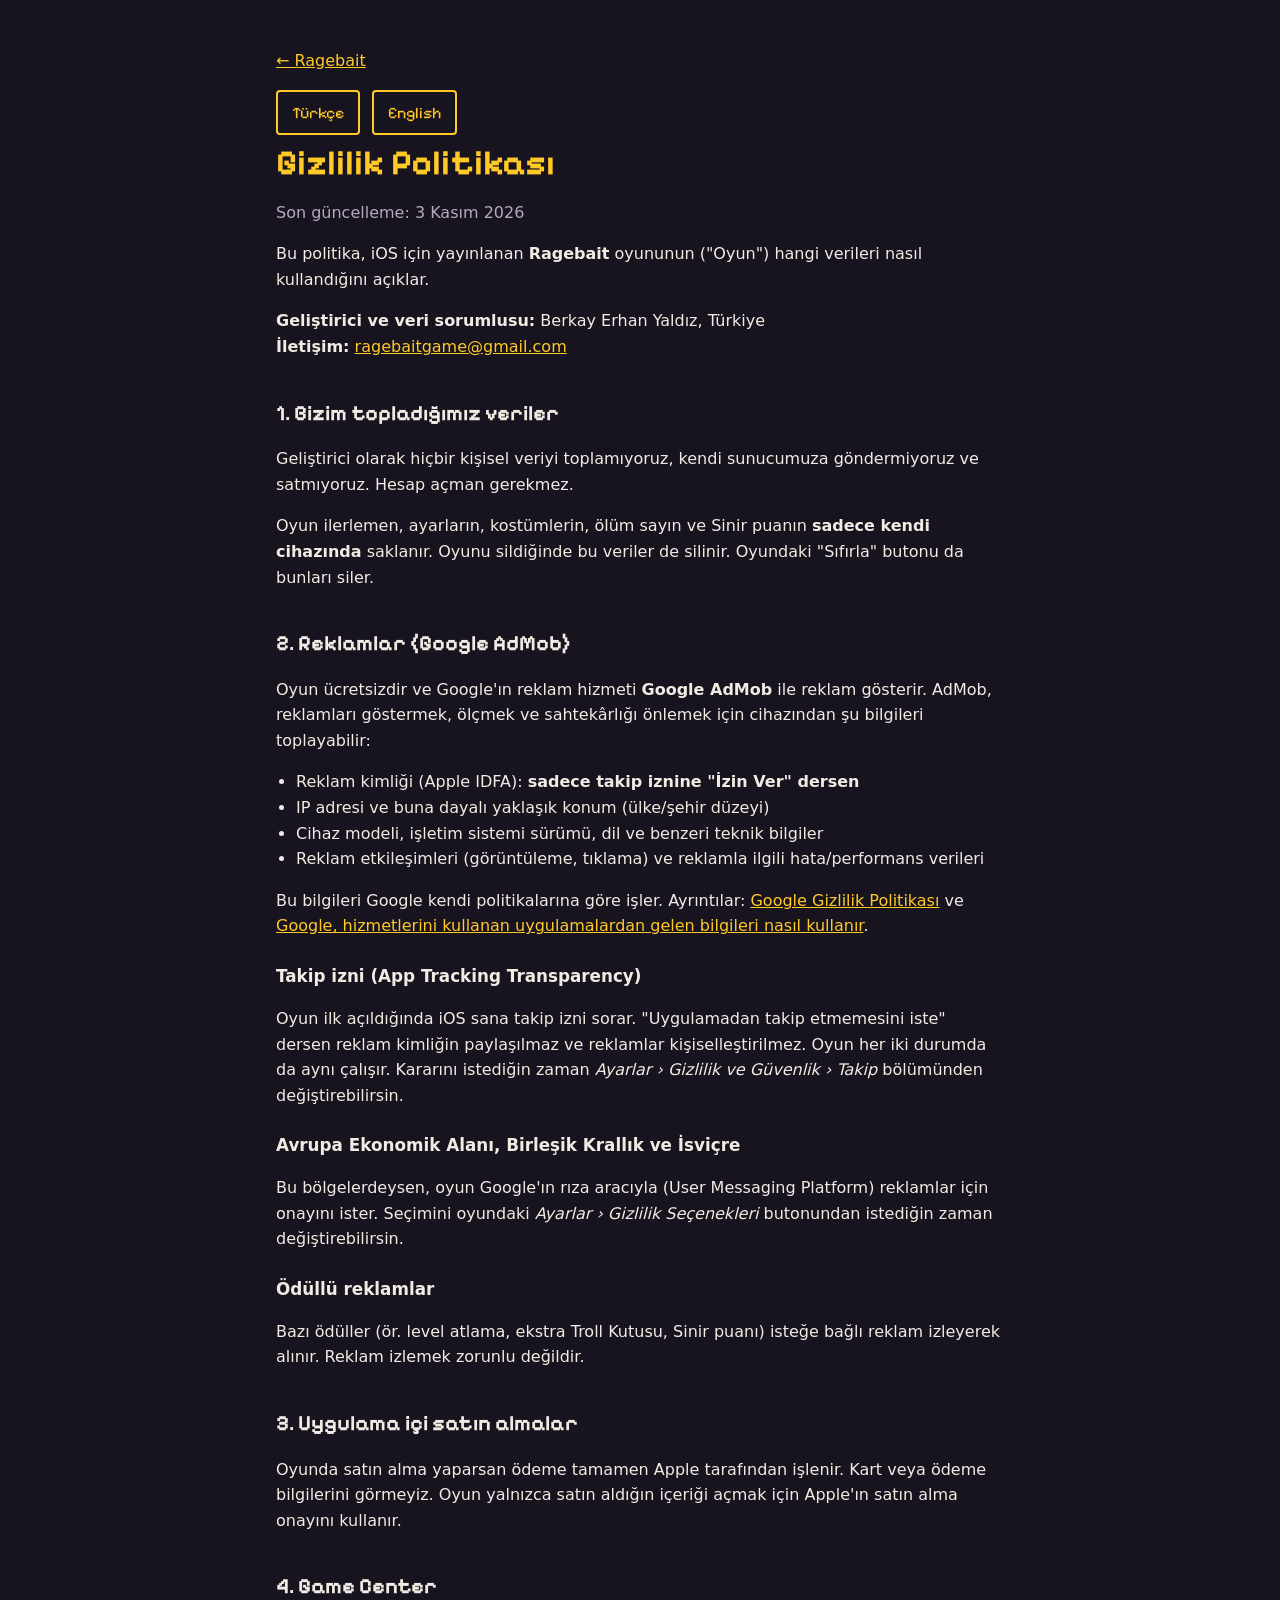
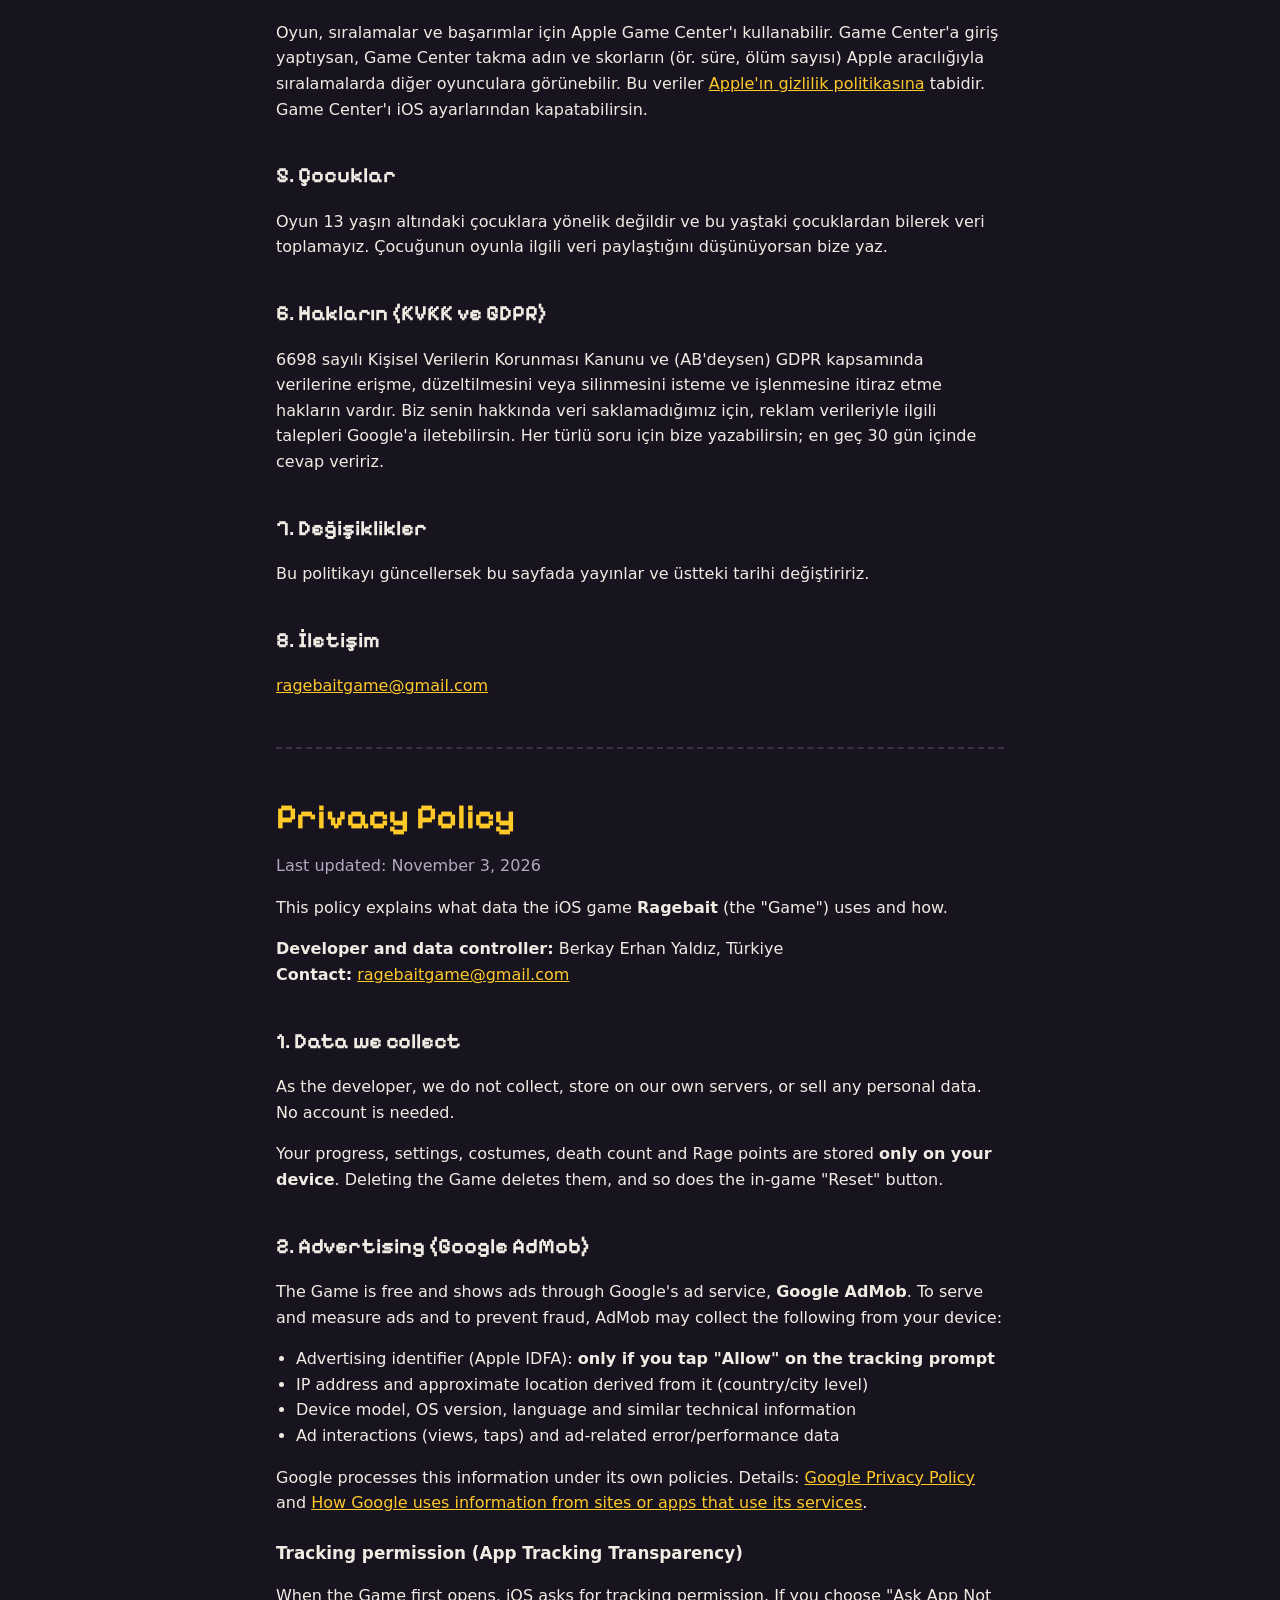
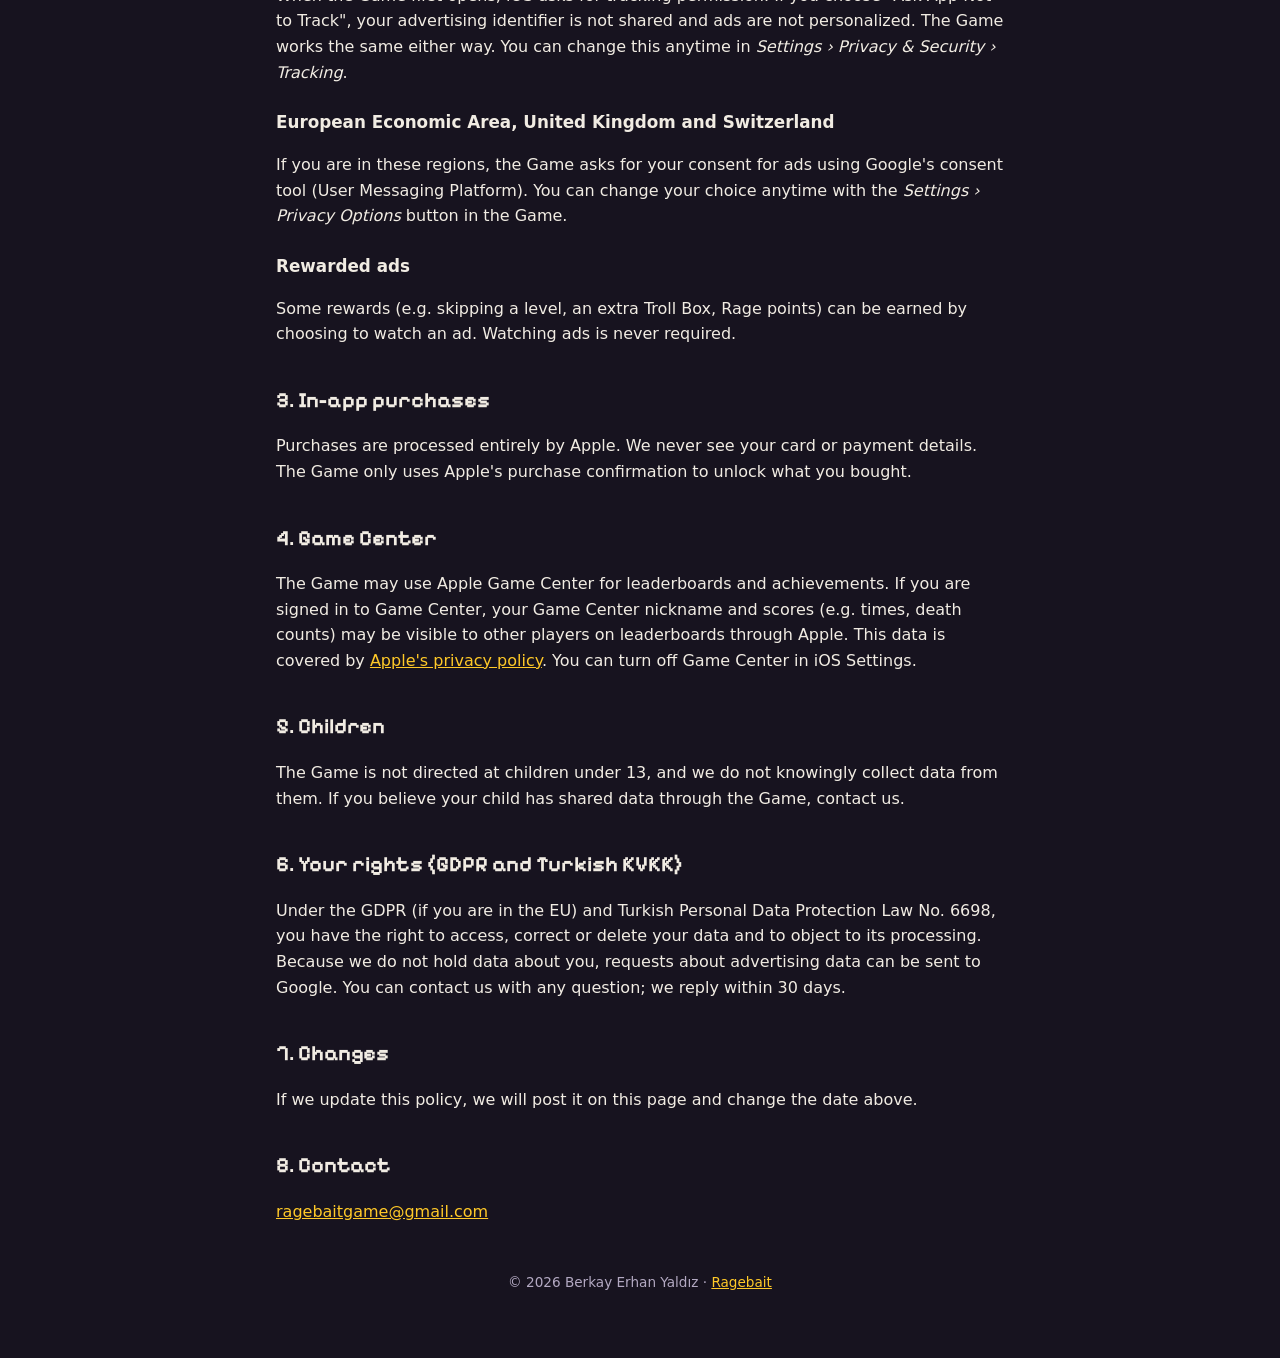
==== gizlilik.html @ 1f5cf1ee "Ragebait destek ve gizlilik sitesi" ====
<!doctype html>
<html lang="tr">
<head>
<meta charset="utf-8">
<meta name="viewport" content="width=device-width, initial-scale=1">
<title>Ragebait Gizlilik Politikası</title>
<meta name="description" content="Ragebait gizlilik politikası / privacy policy">
<link rel="icon" href="icon.png">
<link rel="preconnect" href="https://fonts.googleapis.com">
<link rel="preconnect" href="https://fonts.gstatic.com" crossorigin>
<link href="https://fonts.googleapis.com/css2?family=Pixelify+Sans:wght@700&display=swap" rel="stylesheet">
<link rel="stylesheet" href="style.css">
</head>
<body>
<main>
  <p><a href="./">← Ragebait</a></p>
  <div class="lang"><a href="#tr">Türkçe</a><a href="#en">English</a></div>

  <!-- ===================== TÜRKÇE ===================== -->
  <section id="tr" lang="tr">
    <h1>Gizlilik Politikası</h1>
    <p class="muted">Son güncelleme: 3 Kasım 2026</p>

    <p>Bu politika, iOS için yayınlanan <strong>Ragebait</strong> oyununun ("Oyun") hangi verileri nasıl kullandığını açıklar.</p>
    <p><strong>Geliştirici ve veri sorumlusu:</strong> Berkay Erhan Yaldız, Türkiye<br>
      <strong>İletişim:</strong> <a href="mailto:ragebaitgame@gmail.com">ragebaitgame@gmail.com</a></p>

    <h2>1. Bizim topladığımız veriler</h2>
    <p>Geliştirici olarak hiçbir kişisel veriyi toplamıyoruz, kendi sunucumuza göndermiyoruz ve satmıyoruz. Hesap açman gerekmez.</p>
    <p>Oyun ilerlemen, ayarların, kostümlerin, ölüm sayın ve Sinir puanın <strong>sadece kendi cihazında</strong> saklanır. Oyunu sildiğinde bu veriler de silinir. Oyundaki "Sıfırla" butonu da bunları siler.</p>

    <h2>2. Reklamlar (Google AdMob)</h2>
    <p>Oyun ücretsizdir ve Google'ın reklam hizmeti <strong>Google AdMob</strong> ile reklam gösterir. AdMob, reklamları göstermek, ölçmek ve sahtekârlığı önlemek için cihazından şu bilgileri toplayabilir:</p>
    <ul>
      <li>Reklam kimliği (Apple IDFA): <strong>sadece takip iznine "İzin Ver" dersen</strong></li>
      <li>IP adresi ve buna dayalı yaklaşık konum (ülke/şehir düzeyi)</li>
      <li>Cihaz modeli, işletim sistemi sürümü, dil ve benzeri teknik bilgiler</li>
      <li>Reklam etkileşimleri (görüntüleme, tıklama) ve reklamla ilgili hata/performans verileri</li>
    </ul>
    <p>Bu bilgileri Google kendi politikalarına göre işler. Ayrıntılar:
      <a href="https://policies.google.com/privacy" rel="noopener">Google Gizlilik Politikası</a> ve
      <a href="https://policies.google.com/technologies/partner-sites" rel="noopener">Google, hizmetlerini kullanan uygulamalardan gelen bilgileri nasıl kullanır</a>.</p>

    <h3>Takip izni (App Tracking Transparency)</h3>
    <p>Oyun ilk açıldığında iOS sana takip izni sorar. "Uygulamadan takip etmemesini iste" dersen reklam kimliğin paylaşılmaz ve reklamlar kişiselleştirilmez. Oyun her iki durumda da aynı çalışır. Kararını istediğin zaman <em>Ayarlar › Gizlilik ve Güvenlik › Takip</em> bölümünden değiştirebilirsin.</p>

    <h3>Avrupa Ekonomik Alanı, Birleşik Krallık ve İsviçre</h3>
    <p>Bu bölgelerdeysen, oyun Google'ın rıza aracıyla (User Messaging Platform) reklamlar için onayını ister. Seçimini oyundaki <em>Ayarlar › Gizlilik Seçenekleri</em> butonundan istediğin zaman değiştirebilirsin.</p>

    <h3>Ödüllü reklamlar</h3>
    <p>Bazı ödüller (ör. level atlama, ekstra Troll Kutusu, Sinir puanı) isteğe bağlı reklam izleyerek alınır. Reklam izlemek zorunlu değildir.</p>

    <h2>3. Uygulama içi satın almalar</h2>
    <p>Oyunda satın alma yaparsan ödeme tamamen Apple tarafından işlenir. Kart veya ödeme bilgilerini görmeyiz. Oyun yalnızca satın aldığın içeriği açmak için Apple'ın satın alma onayını kullanır.</p>

    <h2>4. Game Center</h2>
    <p>Oyun, sıralamalar ve başarımlar için Apple Game Center'ı kullanabilir. Game Center'a giriş yaptıysan, Game Center takma adın ve skorların (ör. süre, ölüm sayısı) Apple aracılığıyla sıralamalarda diğer oyunculara görünebilir. Bu veriler <a href="https://www.apple.com/legal/privacy/" rel="noopener">Apple'ın gizlilik politikasına</a> tabidir. Game Center'ı iOS ayarlarından kapatabilirsin.</p>

    <h2>5. Çocuklar</h2>
    <p>Oyun 13 yaşın altındaki çocuklara yönelik değildir ve bu yaştaki çocuklardan bilerek veri toplamayız. Çocuğunun oyunla ilgili veri paylaştığını düşünüyorsan bize yaz.</p>

    <h2>6. Hakların (KVKK ve GDPR)</h2>
    <p>6698 sayılı Kişisel Verilerin Korunması Kanunu ve (AB'deysen) GDPR kapsamında verilerine erişme, düzeltilmesini veya silinmesini isteme ve işlenmesine itiraz etme hakların vardır. Biz senin hakkında veri saklamadığımız için, reklam verileriyle ilgili talepleri Google'a iletebilirsin. Her türlü soru için bize yazabilirsin; en geç 30 gün içinde cevap veririz.</p>

    <h2>7. Değişiklikler</h2>
    <p>Bu politikayı güncellersek bu sayfada yayınlar ve üstteki tarihi değiştiririz.</p>

    <h2>8. İletişim</h2>
    <p><a href="mailto:ragebaitgame@gmail.com">ragebaitgame@gmail.com</a></p>
  </section>

  <hr>

  <!-- ===================== ENGLISH ===================== -->
  <section id="en" lang="en">
    <h1>Privacy Policy</h1>
    <p class="muted">Last updated: November 3, 2026</p>

    <p>This policy explains what data the iOS game <strong>Ragebait</strong> (the "Game") uses and how.</p>
    <p><strong>Developer and data controller:</strong> Berkay Erhan Yaldız, Türkiye<br>
      <strong>Contact:</strong> <a href="mailto:ragebaitgame@gmail.com">ragebaitgame@gmail.com</a></p>

    <h2>1. Data we collect</h2>
    <p>As the developer, we do not collect, store on our own servers, or sell any personal data. No account is needed.</p>
    <p>Your progress, settings, costumes, death count and Rage points are stored <strong>only on your device</strong>. Deleting the Game deletes them, and so does the in-game "Reset" button.</p>

    <h2>2. Advertising (Google AdMob)</h2>
    <p>The Game is free and shows ads through Google's ad service, <strong>Google AdMob</strong>. To serve and measure ads and to prevent fraud, AdMob may collect the following from your device:</p>
    <ul>
      <li>Advertising identifier (Apple IDFA): <strong>only if you tap "Allow" on the tracking prompt</strong></li>
      <li>IP address and approximate location derived from it (country/city level)</li>
      <li>Device model, OS version, language and similar technical information</li>
      <li>Ad interactions (views, taps) and ad-related error/performance data</li>
    </ul>
    <p>Google processes this information under its own policies. Details:
      <a href="https://policies.google.com/privacy" rel="noopener">Google Privacy Policy</a> and
      <a href="https://policies.google.com/technologies/partner-sites" rel="noopener">How Google uses information from sites or apps that use its services</a>.</p>

    <h3>Tracking permission (App Tracking Transparency)</h3>
    <p>When the Game first opens, iOS asks for tracking permission. If you choose "Ask App Not to Track", your advertising identifier is not shared and ads are not personalized. The Game works the same either way. You can change this anytime in <em>Settings › Privacy &amp; Security › Tracking</em>.</p>

    <h3>European Economic Area, United Kingdom and Switzerland</h3>
    <p>If you are in these regions, the Game asks for your consent for ads using Google's consent tool (User Messaging Platform). You can change your choice anytime with the <em>Settings › Privacy Options</em> button in the Game.</p>

    <h3>Rewarded ads</h3>
    <p>Some rewards (e.g. skipping a level, an extra Troll Box, Rage points) can be earned by choosing to watch an ad. Watching ads is never required.</p>

    <h2>3. In-app purchases</h2>
    <p>Purchases are processed entirely by Apple. We never see your card or payment details. The Game only uses Apple's purchase confirmation to unlock what you bought.</p>

    <h2>4. Game Center</h2>
    <p>The Game may use Apple Game Center for leaderboards and achievements. If you are signed in to Game Center, your Game Center nickname and scores (e.g. times, death counts) may be visible to other players on leaderboards through Apple. This data is covered by <a href="https://www.apple.com/legal/privacy/" rel="noopener">Apple's privacy policy</a>. You can turn off Game Center in iOS Settings.</p>

    <h2>5. Children</h2>
    <p>The Game is not directed at children under 13, and we do not knowingly collect data from them. If you believe your child has shared data through the Game, contact us.</p>

    <h2>6. Your rights (GDPR and Turkish KVKK)</h2>
    <p>Under the GDPR (if you are in the EU) and Turkish Personal Data Protection Law No. 6698, you have the right to access, correct or delete your data and to object to its processing. Because we do not hold data about you, requests about advertising data can be sent to Google. You can contact us with any question; we reply within 30 days.</p>

    <h2>7. Changes</h2>
    <p>If we update this policy, we will post it on this page and change the date above.</p>

    <h2>8. Contact</h2>
    <p><a href="mailto:ragebaitgame@gmail.com">ragebaitgame@gmail.com</a></p>
  </section>

  <footer>© 2026 Berkay Erhan Yaldız · <a href="./">Ragebait</a></footer>
</main>
</body>
</html>
---- style.css ----
:root {
  --bg: #17131f;
  --panel: #221c2e;
  --text: #f1ece3;
  --muted: #b3a9c2;
  --accent: #ffc928;
  --line: #3a3048;
}
* { box-sizing: border-box; }
html { -webkit-text-size-adjust: 100%; }
body {
  margin: 0;
  background: var(--bg);
  color: var(--text);
  font: 16px/1.6 system-ui, -apple-system, "Segoe UI", Roboto, sans-serif;
}
main { max-width: 760px; margin: 0 auto; padding: 32px 16px 64px; }
h1, h2, .pixel { font-family: "Pixelify Sans", system-ui, sans-serif; font-weight: 700; }
h1 { font-size: 2.2rem; line-height: 1.15; margin: 0 0 8px; color: var(--accent); }
h2 { font-size: 1.35rem; margin: 36px 0 8px; }
h3 { font-size: 1.05rem; margin: 24px 0 4px; }
p, li { color: var(--text); }
.muted { color: var(--muted); }
a { color: var(--accent); }
ul { padding-left: 20px; }
.lang { display: flex; gap: 12px; margin: 16px 0 8px; }
.lang a, .btn {
  display: inline-block; padding: 8px 14px; border: 2px solid var(--accent);
  border-radius: 4px; text-decoration: none; font-family: "Pixelify Sans", system-ui, sans-serif;
}
hr { border: 0; border-top: 2px dashed var(--line); margin: 48px 0; }
.hero { text-align: center; padding-top: 24px; }
.hero img { width: 128px; height: 128px; border-radius: 28px; image-rendering: pixelated; }
.hero p { font-size: 1.1rem; }
.card { background: var(--panel); border-radius: 8px; padding: 16px 20px; margin: 20px 0; }
footer { margin-top: 48px; font-size: .85rem; color: var(--muted); text-align: center; }
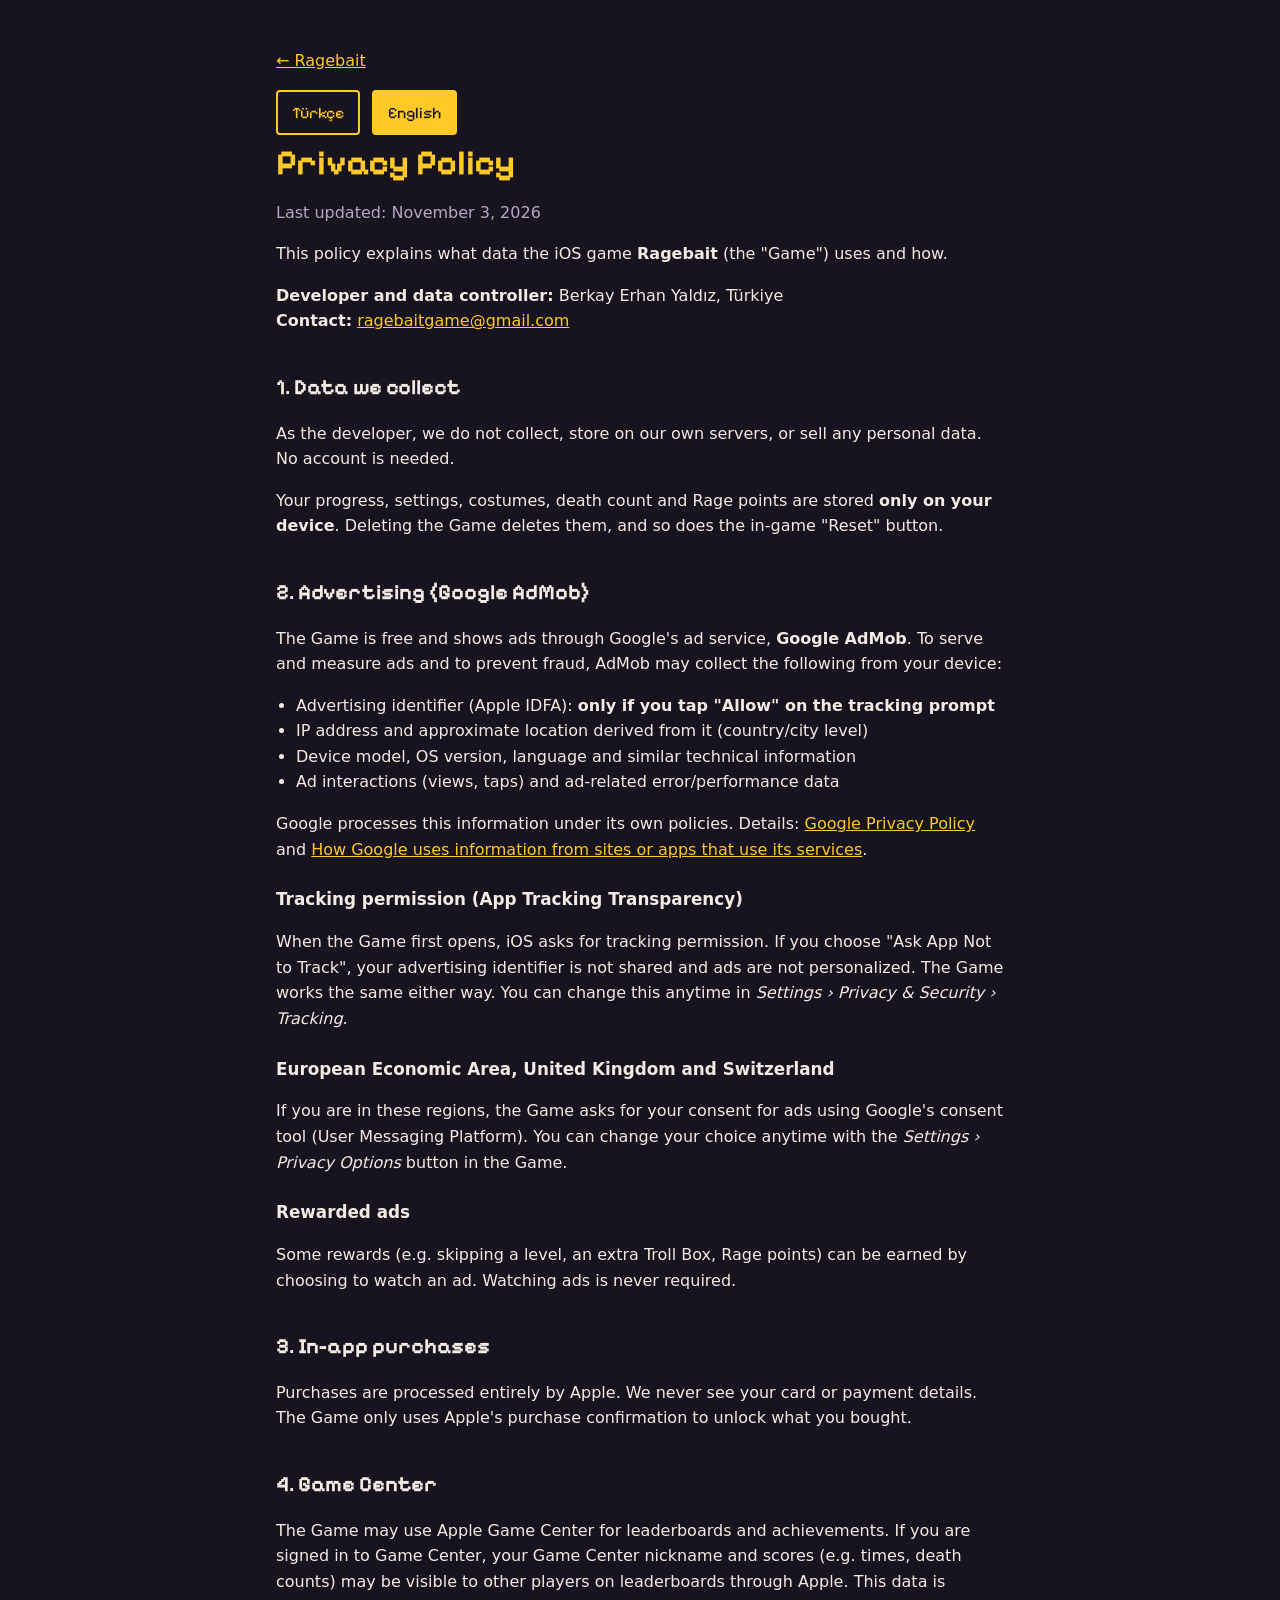
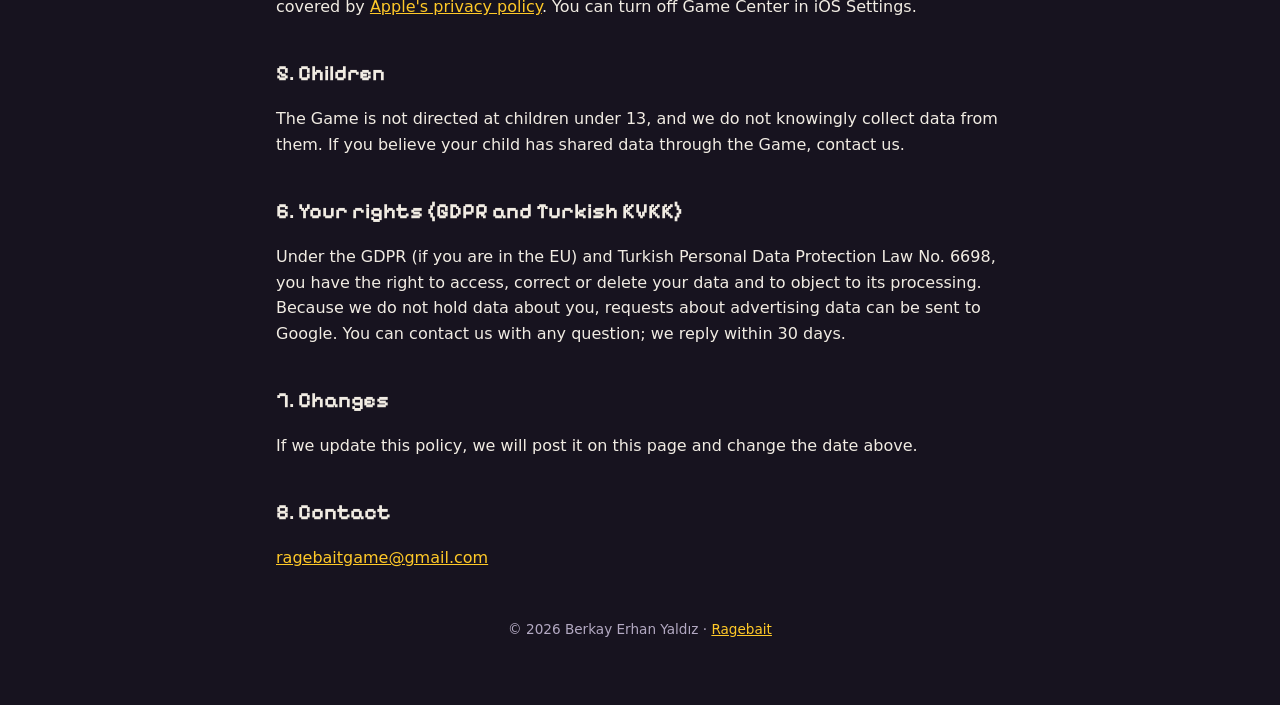
==== commit dd4ee154: "Gizlilik politikası: tek dil gösteren dil seçici (cihaz diline göre açılır)" ====
--- a/gizlilik.html
+++ b/gizlilik.html
@@ -14,7 +14,7 @@
 <body>
 <main>
   <p><a href="./">← Ragebait</a></p>
-  <div class="lang"><a href="#tr">Türkçe</a><a href="#en">English</a></div>
+  <div class="lang"><a href="#tr" data-lang="tr">Türkçe</a><a href="#en" data-lang="en">English</a></div>
 
   <!-- ===================== TÜRKÇE ===================== -->
   <section id="tr" lang="tr">
@@ -68,8 +68,6 @@
     <h2>8. İletişim</h2>
     <p><a href="mailto:ragebaitgame@gmail.com">ragebaitgame@gmail.com</a></p>
   </section>
-
-  <hr>
 
   <!-- ===================== ENGLISH ===================== -->
   <section id="en" lang="en">
@@ -126,5 +124,28 @@
 
   <footer>© 2026 Berkay Erhan Yaldız · <a href="./">Ragebait</a></footer>
 </main>
+<script>
+(function () {
+  var secs = { tr: document.getElementById('tr'), en: document.getElementById('en') };
+  var btns = document.querySelectorAll('.lang a');
+  function show(l) {
+    if (!secs[l]) l = 'tr';
+    for (var k in secs) secs[k].hidden = (k !== l);
+    btns.forEach(function (b) { b.classList.toggle('on', b.dataset.lang === l); });
+    document.documentElement.lang = l;
+    document.title = l === 'tr' ? 'Ragebait Gizlilik Politikası' : 'Ragebait Privacy Policy';
+  }
+  var h = location.hash.slice(1);
+  var nav = (navigator.language || '').toLowerCase();
+  show(h === 'tr' || h === 'en' ? h : (nav.indexOf('tr') === 0 ? 'tr' : 'en'));
+  btns.forEach(function (b) {
+    b.addEventListener('click', function (e) {
+      e.preventDefault(); show(b.dataset.lang);
+      try { history.replaceState(null, '', '#' + b.dataset.lang); } catch (x) {}
+      window.scrollTo(0, 0);
+    });
+  });
+})();
+</script>
 </body>
 </html>
--- a/style.css
+++ b/style.css
@@ -34,3 +34,4 @@
 .hero p { font-size: 1.1rem; }
 .card { background: var(--panel); border-radius: 8px; padding: 16px 20px; margin: 20px 0; }
 footer { margin-top: 48px; font-size: .85rem; color: var(--muted); text-align: center; }
+.lang a.on { background: var(--accent); color: var(--bg); }
